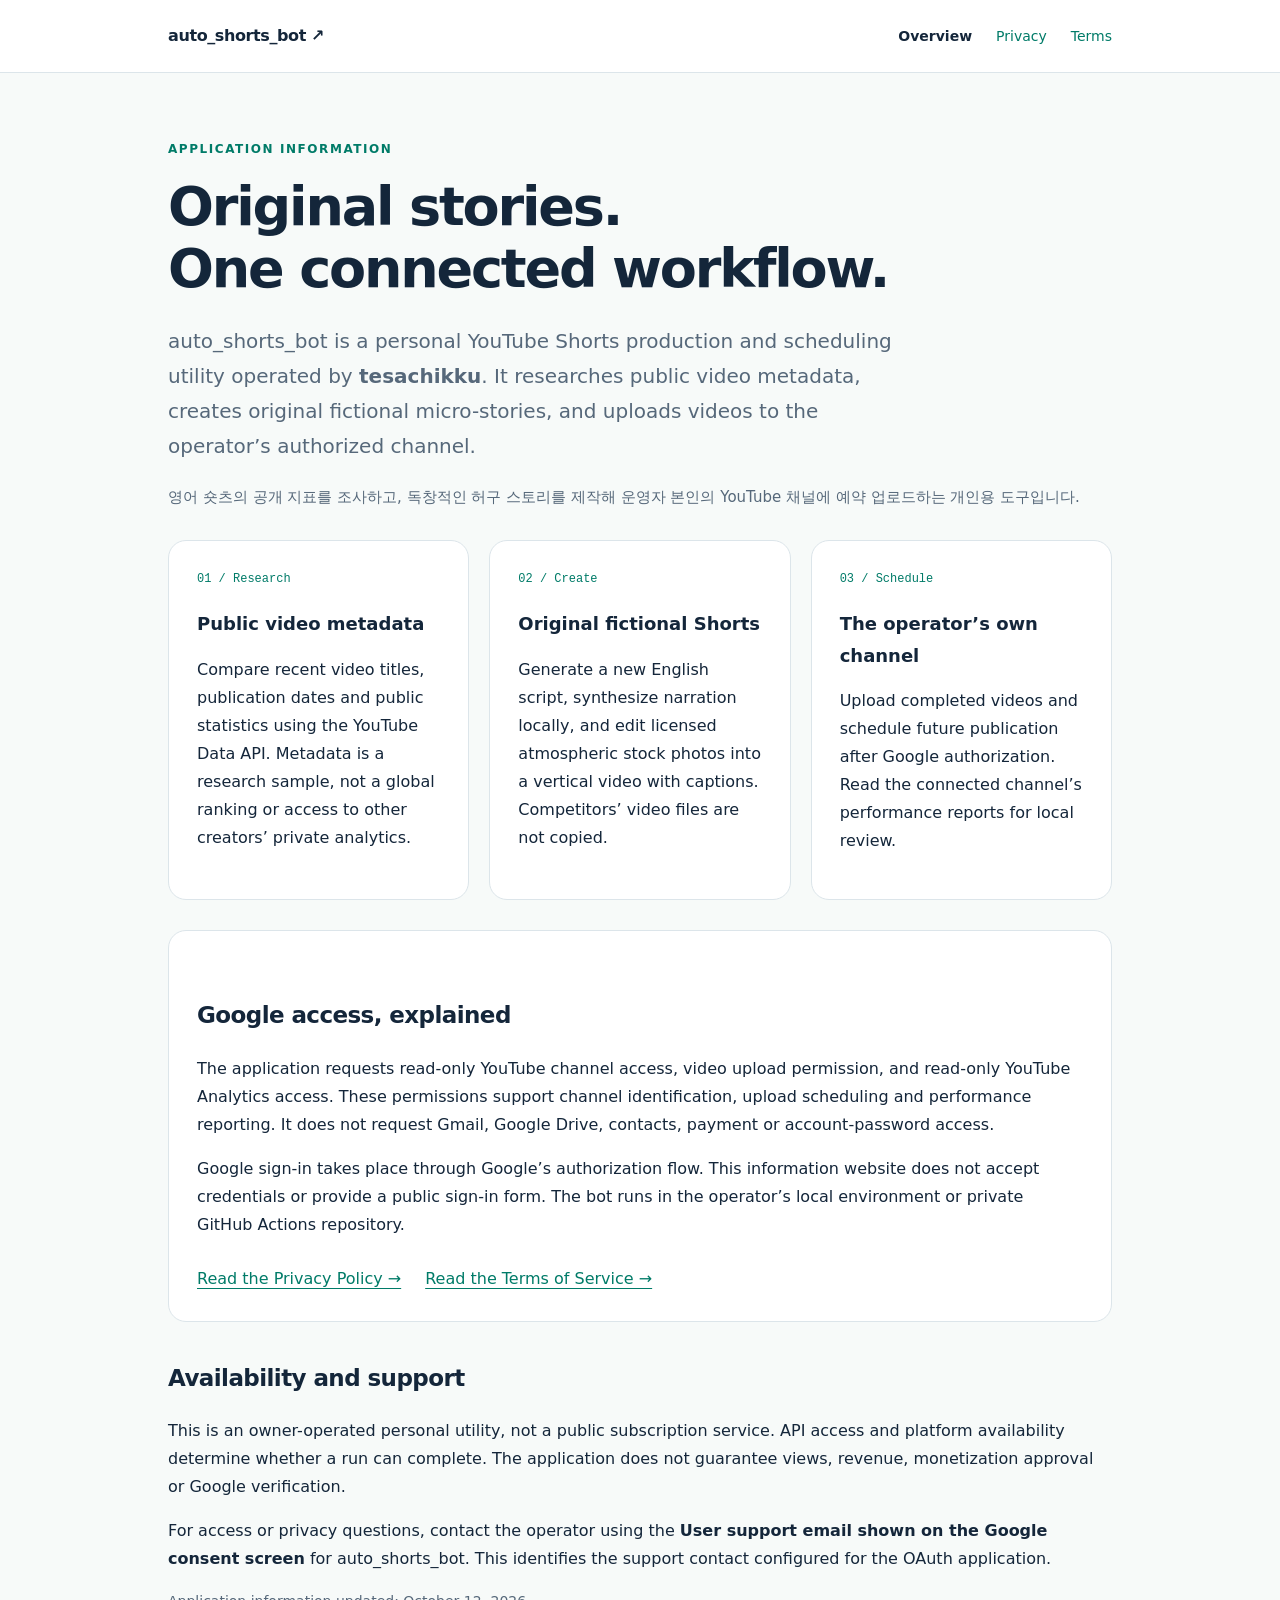
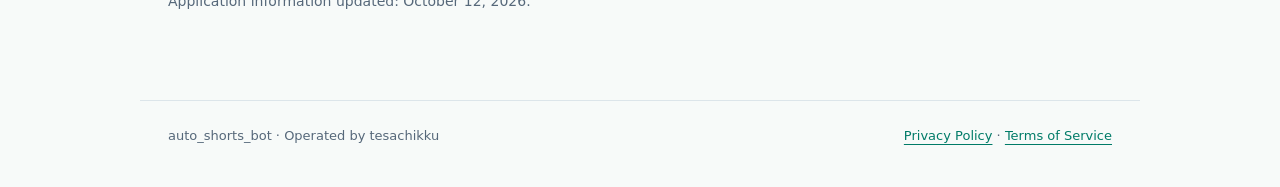
==== index.html @ 2e3d3d54 "Publish standalone homepage privacy policy and terms" ====
<!doctype html><html lang="en"><head><meta charset="utf-8"><meta name="viewport" content="width=device-width, initial-scale=1"><title>Official application information | auto_shorts_bot</title><meta name="description" content="Personal YouTube Shorts production and scheduling utility. Learn about its functionality, Google access and data practices."><meta name="robots" content="noindex,follow"><link rel="canonical" href="https://tesachikku.github.io/auto-shorts-pages/index.html"><link rel="stylesheet" href="style.css"></head><body><header><div class="bar"><a class="brand" href="index.html">auto_shorts_bot<span aria-hidden="true"> ↗</span></a><nav aria-label="Main navigation"><a href="index.html" aria-current="page">Overview</a><a href="privacy.html">Privacy</a><a href="terms.html">Terms</a></nav></div></header><main><div class="label">Application information</div><h1>Original stories.<br>One connected workflow.</h1><p class="lede">auto_shorts_bot is a personal YouTube Shorts production and scheduling utility operated by <strong>tesachikku</strong>. It researches public video metadata, creates original fictional micro-stories, and uploads videos to the operator’s authorized channel.</p><p class="korean" lang="ko">영어 숏츠의 공개 지표를 조사하고, 독창적인 허구 스토리를 제작해 운영자 본인의 YouTube 채널에 예약 업로드하는 개인용 도구입니다.</p><div class="grid"><section class="panel"><div class="step">01 / Research</div><h3>Public video metadata</h3><p>Compare recent video titles, publication dates and public statistics using the YouTube Data API. Metadata is a research sample, not a global ranking or access to other creators’ private analytics.</p></section><section class="panel"><div class="step">02 / Create</div><h3>Original fictional Shorts</h3><p>Generate a new English script, synthesize narration locally, and edit licensed atmospheric stock photos into a vertical video with captions. Competitors’ video files are not copied.</p></section><section class="panel"><div class="step">03 / Schedule</div><h3>The operator’s own channel</h3><p>Upload completed videos and schedule future publication after Google authorization. Read the connected channel’s performance reports for local review.</p></section></div><section class="panel"><h2>Google access, explained</h2><p>The application requests read-only YouTube channel access, video upload permission, and read-only YouTube Analytics access. These permissions support channel identification, upload scheduling and performance reporting. It does not request Gmail, Google Drive, contacts, payment or account-password access.</p><p>Google sign-in takes place through Google’s authorization flow. This information website does not accept credentials or provide a public sign-in form. The bot runs in the operator’s local environment or private GitHub Actions repository.</p><div class="actions"><a href="privacy.html">Read the Privacy Policy →</a><a href="terms.html">Read the Terms of Service →</a></div></section><section><h2>Availability and support</h2><p>This is an owner-operated personal utility, not a public subscription service. API access and platform availability determine whether a run can complete. The application does not guarantee views, revenue, monetization approval or Google verification.</p><p>For access or privacy questions, contact the operator using the <strong>User support email shown on the Google consent screen</strong> for auto_shorts_bot. This identifies the support contact configured for the OAuth application.</p><p class="meta">Application information updated: October 12, 2026.</p></section></main><footer><span>auto_shorts_bot · Operated by tesachikku</span><span><a href="privacy.html">Privacy Policy</a> · <a href="terms.html">Terms of Service</a></span></footer></body></html>
---- style.css ----
:root{color-scheme:light;--ink:#14263a;--muted:#56687a;--line:#dce5ea;--accent:#007b68;--bg:#f7faf9}*{box-sizing:border-box}body{margin:0;font-family:Inter,system-ui,-apple-system,BlinkMacSystemFont,"Segoe UI",sans-serif;color:var(--ink);background:var(--bg);line-height:1.75}a{color:var(--accent);text-underline-offset:4px}a:focus-visible{outline:3px solid #007b68;outline-offset:5px}header{border-bottom:1px solid var(--line);background:white}.bar{max-width:1000px;margin:auto;padding:22px 28px;display:flex;align-items:center;gap:28px;justify-content:space-between}.brand{font-weight:760;letter-spacing:-.025em;text-decoration:none;color:var(--ink)}nav{display:flex;flex-wrap:wrap;gap:24px;font-size:14px}nav a{text-decoration:none}nav a[aria-current=page]{font-weight:750;color:var(--ink)}main{max-width:1000px;margin:auto;padding:66px 28px 72px}.label{color:var(--accent);font-size:12px;letter-spacing:.13em;text-transform:uppercase;font-weight:750}h1{font-size:clamp(32px,5vw,54px);line-height:1.15;letter-spacing:-.04em;margin:16px 0 24px}h2{font-size:23px;letter-spacing:-.025em;margin-top:36px}h3{font-size:18px;margin:0 0 12px}.lede{max-width:740px;font-size:20px;color:var(--muted)}.panel{background:white;border:1px solid var(--line);border-radius:18px;padding:28px;margin-top:30px}.grid{display:grid;grid-template-columns:repeat(3,1fr);gap:20px;margin-top:30px}.grid .panel{margin:0}.step{font-family:ui-monospace,monospace;font-size:12px;color:var(--accent);margin-bottom:18px}.doc{max-width:780px}.doc h1{font-size:40px}.meta{font-size:14px;color:var(--muted)}.note{border-left:3px solid var(--accent);padding-left:18px;color:var(--muted)}.actions{display:flex;gap:24px;flex-wrap:wrap;margin-top:26px}table{border-collapse:collapse;width:100%;font-size:14px}th,td{text-align:left;vertical-align:top;padding:14px 10px;border-bottom:1px solid var(--line)}th{font-weight:700}ul,ol{padding-left:24px}li{margin:9px 0}footer{border-top:1px solid var(--line);max-width:1000px;margin:auto;padding:24px 28px 40px;color:var(--muted);font-size:13px;display:flex;justify-content:space-between;gap:24px;flex-wrap:wrap}.korean{font-size:15px;color:var(--muted)}@media(max-width:660px){.bar{align-items:flex-start;flex-direction:column;gap:12px}main{padding-top:38px}.grid{grid-template-columns:1fr}.panel{padding:22px}.lede{font-size:18px}table{font-size:12px}th,td{padding:12px 6px}}
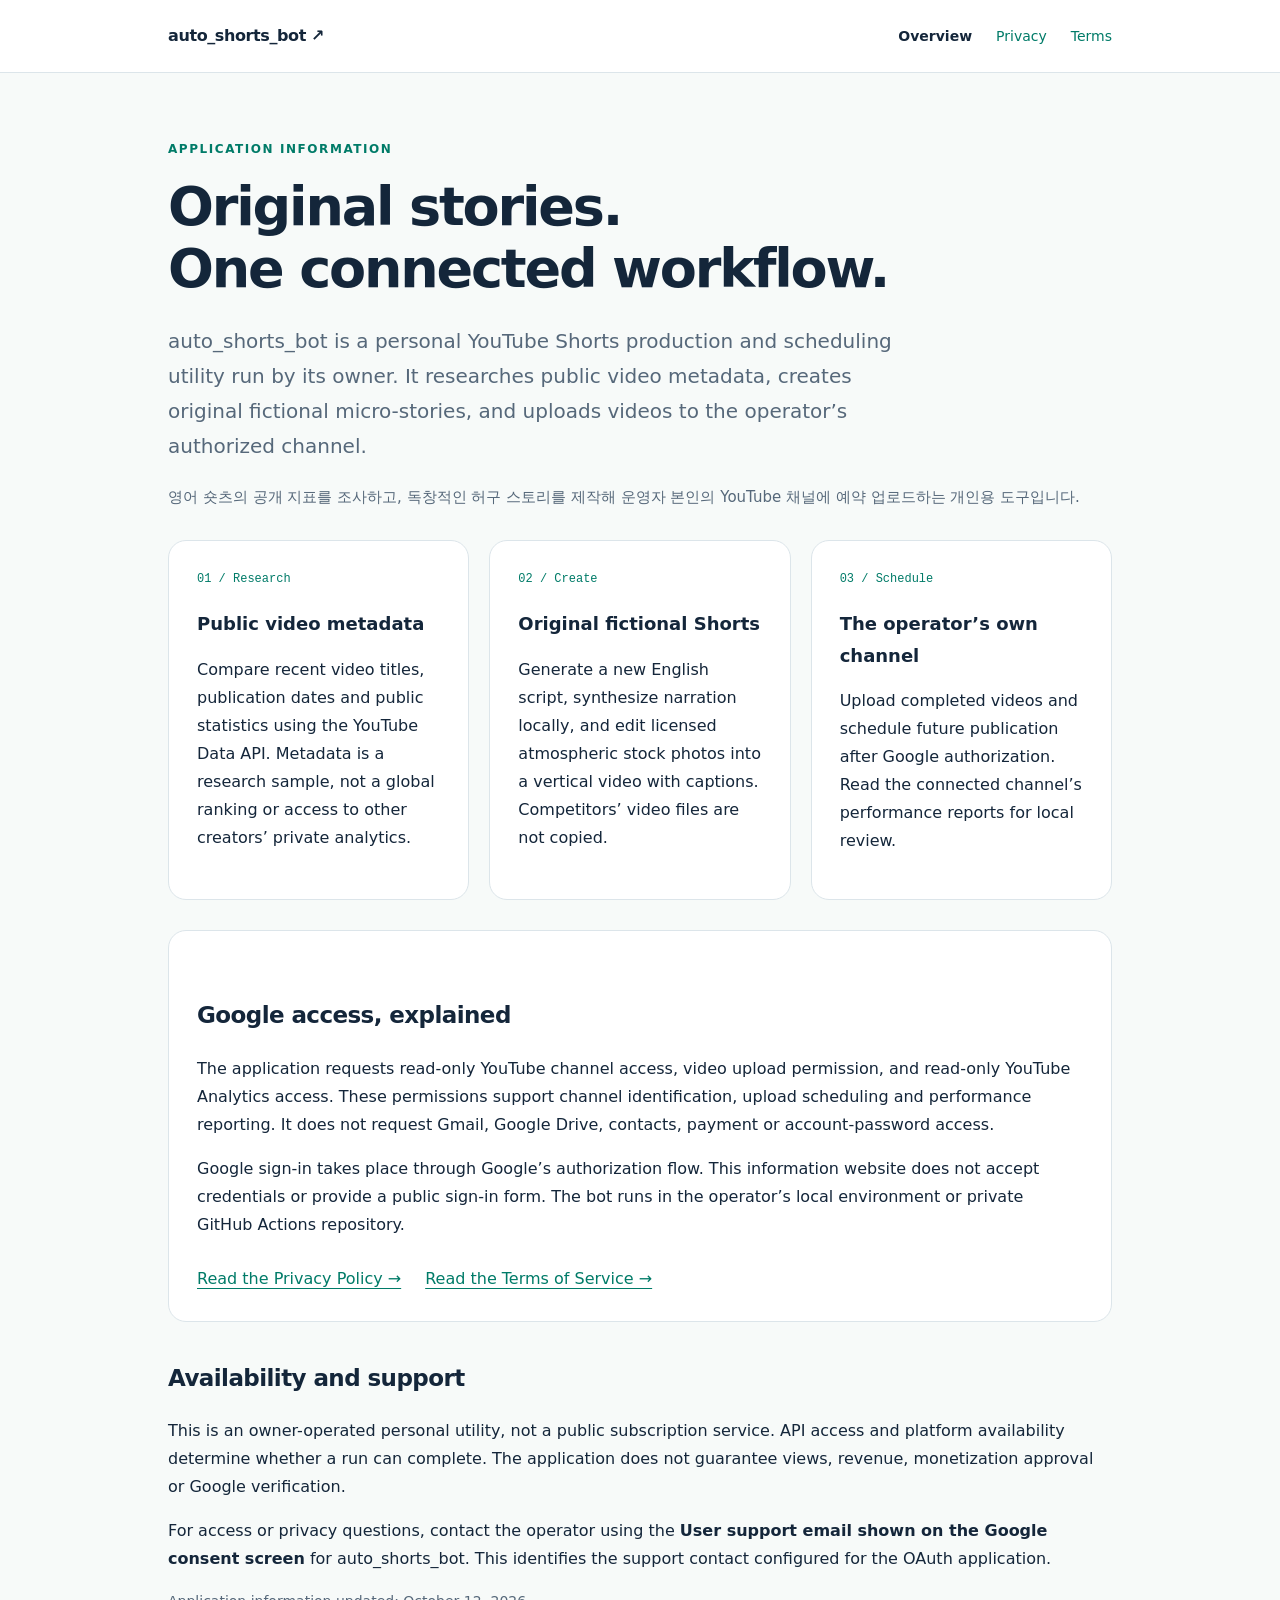
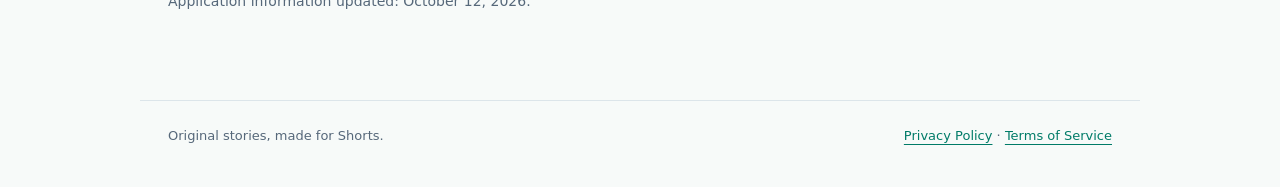
==== commit bb1b4f30: "Replace account handle with simple editorial branding" ====
--- a/index.html
+++ b/index.html
@@ -1 +1 @@
-<!doctype html><html lang="en"><head><meta charset="utf-8"><meta name="viewport" content="width=device-width, initial-scale=1"><title>Official application information | auto_shorts_bot</title><meta name="description" content="Personal YouTube Shorts production and scheduling utility. Learn about its functionality, Google access and data practices."><meta name="robots" content="noindex,follow"><link rel="canonical" href="https://tesachikku.github.io/auto-shorts-pages/index.html"><link rel="stylesheet" href="style.css"></head><body><header><div class="bar"><a class="brand" href="index.html">auto_shorts_bot<span aria-hidden="true"> ↗</span></a><nav aria-label="Main navigation"><a href="index.html" aria-current="page">Overview</a><a href="privacy.html">Privacy</a><a href="terms.html">Terms</a></nav></div></header><main><div class="label">Application information</div><h1>Original stories.<br>One connected workflow.</h1><p class="lede">auto_shorts_bot is a personal YouTube Shorts production and scheduling utility operated by <strong>tesachikku</strong>. It researches public video metadata, creates original fictional micro-stories, and uploads videos to the operator’s authorized channel.</p><p class="korean" lang="ko">영어 숏츠의 공개 지표를 조사하고, 독창적인 허구 스토리를 제작해 운영자 본인의 YouTube 채널에 예약 업로드하는 개인용 도구입니다.</p><div class="grid"><section class="panel"><div class="step">01 / Research</div><h3>Public video metadata</h3><p>Compare recent video titles, publication dates and public statistics using the YouTube Data API. Metadata is a research sample, not a global ranking or access to other creators’ private analytics.</p></section><section class="panel"><div class="step">02 / Create</div><h3>Original fictional Shorts</h3><p>Generate a new English script, synthesize narration locally, and edit licensed atmospheric stock photos into a vertical video with captions. Competitors’ video files are not copied.</p></section><section class="panel"><div class="step">03 / Schedule</div><h3>The operator’s own channel</h3><p>Upload completed videos and schedule future publication after Google authorization. Read the connected channel’s performance reports for local review.</p></section></div><section class="panel"><h2>Google access, explained</h2><p>The application requests read-only YouTube channel access, video upload permission, and read-only YouTube Analytics access. These permissions support channel identification, upload scheduling and performance reporting. It does not request Gmail, Google Drive, contacts, payment or account-password access.</p><p>Google sign-in takes place through Google’s authorization flow. This information website does not accept credentials or provide a public sign-in form. The bot runs in the operator’s local environment or private GitHub Actions repository.</p><div class="actions"><a href="privacy.html">Read the Privacy Policy →</a><a href="terms.html">Read the Terms of Service →</a></div></section><section><h2>Availability and support</h2><p>This is an owner-operated personal utility, not a public subscription service. API access and platform availability determine whether a run can complete. The application does not guarantee views, revenue, monetization approval or Google verification.</p><p>For access or privacy questions, contact the operator using the <strong>User support email shown on the Google consent screen</strong> for auto_shorts_bot. This identifies the support contact configured for the OAuth application.</p><p class="meta">Application information updated: October 12, 2026.</p></section></main><footer><span>auto_shorts_bot · Operated by tesachikku</span><span><a href="privacy.html">Privacy Policy</a> · <a href="terms.html">Terms of Service</a></span></footer></body></html>+<!doctype html><html lang="en"><head><meta charset="utf-8"><meta name="viewport" content="width=device-width, initial-scale=1"><title>Official application information | auto_shorts_bot</title><meta name="description" content="Personal YouTube Shorts production and scheduling utility. Learn about its functionality, Google access and data practices."><meta name="robots" content="noindex,follow"><link rel="canonical" href="https://tesachikku.github.io/auto-shorts-pages/index.html"><link rel="stylesheet" href="style.css"></head><body><header><div class="bar"><a class="brand" href="index.html">auto_shorts_bot<span aria-hidden="true"> ↗</span></a><nav aria-label="Main navigation"><a href="index.html" aria-current="page">Overview</a><a href="privacy.html">Privacy</a><a href="terms.html">Terms</a></nav></div></header><main><div class="label">Application information</div><h1>Original stories.<br>One connected workflow.</h1><p class="lede">auto_shorts_bot is a personal YouTube Shorts production and scheduling utility run by its owner. It researches public video metadata, creates original fictional micro-stories, and uploads videos to the operator’s authorized channel.</p><p class="korean" lang="ko">영어 숏츠의 공개 지표를 조사하고, 독창적인 허구 스토리를 제작해 운영자 본인의 YouTube 채널에 예약 업로드하는 개인용 도구입니다.</p><div class="grid"><section class="panel"><div class="step">01 / Research</div><h3>Public video metadata</h3><p>Compare recent video titles, publication dates and public statistics using the YouTube Data API. Metadata is a research sample, not a global ranking or access to other creators’ private analytics.</p></section><section class="panel"><div class="step">02 / Create</div><h3>Original fictional Shorts</h3><p>Generate a new English script, synthesize narration locally, and edit licensed atmospheric stock photos into a vertical video with captions. Competitors’ video files are not copied.</p></section><section class="panel"><div class="step">03 / Schedule</div><h3>The operator’s own channel</h3><p>Upload completed videos and schedule future publication after Google authorization. Read the connected channel’s performance reports for local review.</p></section></div><section class="panel"><h2>Google access, explained</h2><p>The application requests read-only YouTube channel access, video upload permission, and read-only YouTube Analytics access. These permissions support channel identification, upload scheduling and performance reporting. It does not request Gmail, Google Drive, contacts, payment or account-password access.</p><p>Google sign-in takes place through Google’s authorization flow. This information website does not accept credentials or provide a public sign-in form. The bot runs in the operator’s local environment or private GitHub Actions repository.</p><div class="actions"><a href="privacy.html">Read the Privacy Policy →</a><a href="terms.html">Read the Terms of Service →</a></div></section><section><h2>Availability and support</h2><p>This is an owner-operated personal utility, not a public subscription service. API access and platform availability determine whether a run can complete. The application does not guarantee views, revenue, monetization approval or Google verification.</p><p>For access or privacy questions, contact the operator using the <strong>User support email shown on the Google consent screen</strong> for auto_shorts_bot. This identifies the support contact configured for the OAuth application.</p><p class="meta">Application information updated: October 12, 2026.</p></section></main><footer><span>Original stories, made for Shorts.</span><span><a href="privacy.html">Privacy Policy</a> · <a href="terms.html">Terms of Service</a></span></footer></body></html>
